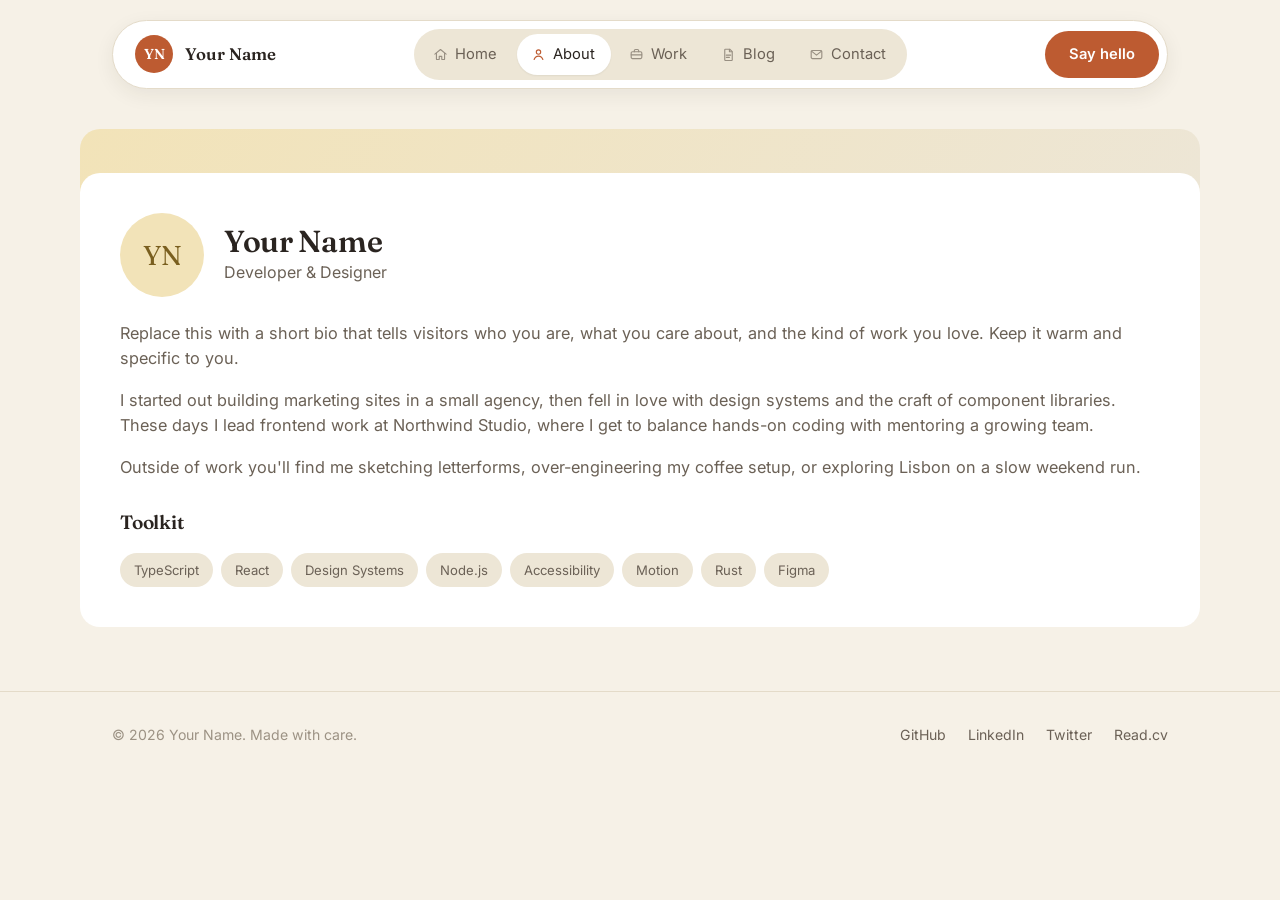
==== about.html @ e86f9ac6 "First Commit" ====
<!DOCTYPE html>
<html lang="en">
<head>
<meta charset="UTF-8">
<meta name="viewport" content="width=device-width, initial-scale=1.0">
<title>About — Your Name</title>
<link rel="preconnect" href="https://fonts.googleapis.com">
<link href="https://fonts.googleapis.com/css2?family=Fraunces:wght@500;600;700&family=Inter:wght@400;500;600;700&display=swap" rel="stylesheet">
<link rel="stylesheet" href="styles.css">
</head>
<body>

<header class="site-header">
  <div class="container">
    <div class="navbar">
      <a href="index.html" class="brand">
      <span class="brand-mark">YN</span>
      <span class="brand-name">Your Name</span>
    </a>
      <nav class="main-nav">
      <a href="index.html"><svg class="nav-icon" viewBox="0 0 24 24" fill="none" stroke="currentColor" stroke-width="1.8" stroke-linecap="round" stroke-linejoin="round"><path d="M3 11.5 12 4l9 7.5"/><path d="M5.5 10v9a1 1 0 0 0 1 1H9a1 1 0 0 0 1-1v-4h4v4a1 1 0 0 0 1 1h2.5a1 1 0 0 0 1-1v-9"/></svg><span>Home</span></a>
      <a href="about.html" class="active"><svg class="nav-icon" viewBox="0 0 24 24" fill="none" stroke="currentColor" stroke-width="1.8" stroke-linecap="round" stroke-linejoin="round"><circle cx="12" cy="8" r="3.5"/><path d="M5 20c1.2-3.6 4-5.5 7-5.5s5.8 1.9 7 5.5"/></svg><span>About</span></a>
      <a href="work.html"><svg class="nav-icon" viewBox="0 0 24 24" fill="none" stroke="currentColor" stroke-width="1.8" stroke-linecap="round" stroke-linejoin="round"><rect x="3.5" y="7.5" width="17" height="11" rx="2"/><path d="M8.5 7.5V6a2 2 0 0 1 2-2h3a2 2 0 0 1 2 2v1.5"/><path d="M3.5 12.5h17"/></svg><span>Work</span></a>
      <a href="blog.html"><svg class="nav-icon" viewBox="0 0 24 24" fill="none" stroke="currentColor" stroke-width="1.8" stroke-linecap="round" stroke-linejoin="round"><path d="M7 3.5h7l4 4v13a1 1 0 0 1-1 1H7a1 1 0 0 1-1-1v-16a1 1 0 0 1 1-1Z"/><path d="M13.5 3.5v4h4"/><path d="M8.5 13h7M8.5 16.5h5"/></svg><span>Blog</span></a>
      <a href="contact.html"><svg class="nav-icon" viewBox="0 0 24 24" fill="none" stroke="currentColor" stroke-width="1.8" stroke-linecap="round" stroke-linejoin="round"><rect x="3.5" y="5.5" width="17" height="13" rx="2"/><path d="M4 6.5l8 6.5 8-6.5"/></svg><span>Contact</span></a>
    </nav>
      <div class="nav-actions">
        <a href="contact.html" class="btn btn-primary">Say hello</a>
        <button class="nav-toggle" aria-label="Toggle menu">
        <span></span><span></span><span></span>
      </button>
      </div>
    </div>
  </div>
</header>
<div class="mobile-menu" id="mobile-menu" aria-hidden="true">
  <div class="mobile-menu-backdrop" data-close></div>
  <div class="mobile-menu-panel">
    <div class="mobile-menu-top">
      <button class="mobile-menu-close" aria-label="Close menu" data-close><svg viewBox="0 0 24 24" fill="none" stroke="currentColor" stroke-width="2" stroke-linecap="round"><path d="M6 6l12 12M18 6 6 18"/></svg></button>
      <div class="mobile-menu-avatar">YN</div>
      <div class="mobile-menu-name">Your Name</div>
      <div class="mobile-menu-tagline">Developer &amp; Designer</div>
    </div>
    <div class="mobile-menu-body">
      <p class="mobile-menu-label">Navigate</p>
      <a href="index.html" class="mobile-menu-link" data-close>
        <span class="icon-box"><svg viewBox="0 0 24 24" fill="none" stroke="currentColor" stroke-width="1.8" stroke-linecap="round" stroke-linejoin="round"><path d="M3 11.5 12 4l9 7.5"/><path d="M5.5 10v9a1 1 0 0 0 1 1H9a1 1 0 0 0 1-1v-4a1 1 0 0 1 1-1h2a1 1 0 0 1 1 1v4a1 1 0 0 0 1 1h2.5a1 1 0 0 0 1-1v-9"/></svg></span> Home
      </a>
      <a href="about.html" class="mobile-menu-link active" data-close>
        <span class="icon-box"><svg viewBox="0 0 24 24" fill="none" stroke="currentColor" stroke-width="1.8" stroke-linecap="round" stroke-linejoin="round"><circle cx="12" cy="8" r="3.3"/><path d="M5 19.5c1.2-3.2 4-5 7-5s5.8 1.8 7 5"/></svg></span> About
      </a>
      <a href="work.html" class="mobile-menu-link" data-close>
        <span class="icon-box"><svg viewBox="0 0 24 24" fill="none" stroke="currentColor" stroke-width="1.8" stroke-linecap="round" stroke-linejoin="round"><rect x="3" y="7.5" width="18" height="11.5" rx="2"/><path d="M8 7.5V6a2 2 0 0 1 2-2h4a2 2 0 0 1 2 2v1.5"/><path d="M3 12.5h18"/></svg></span> Work
      </a>
      <a href="blog.html" class="mobile-menu-link" data-close>
        <span class="icon-box"><svg viewBox="0 0 24 24" fill="none" stroke="currentColor" stroke-width="1.8" stroke-linecap="round" stroke-linejoin="round"><path d="M4 5.5A2 2 0 0 1 6 3.5h5V19H6a2 2 0 0 0-2 2V5.5Z"/><path d="M20 5.5A2 2 0 0 0 18 3.5h-5V19h5a2 2 0 0 1 2 2V5.5Z"/></svg></span> Blog
      </a>
      <a href="contact.html" class="mobile-menu-link" data-close>
        <span class="icon-box"><svg viewBox="0 0 24 24" fill="none" stroke="currentColor" stroke-width="1.8" stroke-linecap="round" stroke-linejoin="round"><rect x="3" y="5.5" width="18" height="13" rx="2"/><path d="m4 7 8 6 8-6"/></svg></span> Contact
      </a>
      <div class="mobile-menu-divider"></div>
      <p class="mobile-menu-label">Connect</p>
      <a href="https://github.com" target="_blank" rel="noopener" class="mobile-menu-link">
        <span class="icon-box"><svg viewBox="0 0 24 24" fill="none" stroke="currentColor" stroke-width="1.8" stroke-linecap="round" stroke-linejoin="round"><path d="M7 17 17 7"/><path d="M9 7h8v8"/></svg></span> GitHub
      </a>
      <a href="https://linkedin.com" target="_blank" rel="noopener" class="mobile-menu-link">
        <span class="icon-box"><svg viewBox="0 0 24 24" fill="none" stroke="currentColor" stroke-width="1.8" stroke-linecap="round" stroke-linejoin="round"><path d="M7 17 17 7"/><path d="M9 7h8v8"/></svg></span> LinkedIn
      </a>
      <a href="https://twitter.com" target="_blank" rel="noopener" class="mobile-menu-link">
        <span class="icon-box"><svg viewBox="0 0 24 24" fill="none" stroke="currentColor" stroke-width="1.8" stroke-linecap="round" stroke-linejoin="round"><path d="M7 17 17 7"/><path d="M9 7h8v8"/></svg></span> Twitter
      </a>
      <a href="https://read.cv" target="_blank" rel="noopener" class="mobile-menu-link">
        <span class="icon-box"><svg viewBox="0 0 24 24" fill="none" stroke="currentColor" stroke-width="1.8" stroke-linecap="round" stroke-linejoin="round"><path d="M7 17 17 7"/><path d="M9 7h8v8"/></svg></span> Read.cv
      </a>
    </div>
    <div class="mobile-menu-footer">
      <a href="contact.html" class="btn btn-primary" data-close>Say hello</a>
      <a href="mailto:hello@yourdomain.com" class="btn btn-secondary">Email me</a>
    </div>
  </div>
</div>
<main>
  <div class="container page-hero">
    <div class="band"></div>
    <div class="card">
      <div class="about-header">
        <div class="about-photo">YN</div>
        <div>
          <h1 style="margin-bottom:2px; font-size:1.9rem;">Your Name</h1>
          <p class="about-role">Developer &amp; Designer</p>
        </div>
      </div>

      <div class="about-body">
        <p>Replace this with a short bio that tells visitors who you are, what you care about, and the kind of work you love. Keep it warm and specific to you.</p>
        <p>I started out building marketing sites in a small agency, then fell in love with design systems and the craft of component libraries. These days I lead frontend work at Northwind Studio, where I get to balance hands-on coding with mentoring a growing team.</p>
        <p>Outside of work you'll find me sketching letterforms, over-engineering my coffee setup, or exploring Lisbon on a slow weekend run.</p>

        <h3>Toolkit</h3>
        <div class="tag-row">
          <span class="tag">TypeScript</span>
          <span class="tag">React</span>
          <span class="tag">Design Systems</span>
          <span class="tag">Node.js</span>
          <span class="tag">Accessibility</span>
          <span class="tag">Motion</span>
          <span class="tag">Rust</span>
          <span class="tag">Figma</span>
        </div>
      </div>
    </div>
  </div>
</main>

<footer class="site-footer">
  <div class="container">
    <span class="footer-copy">© 2026 Your Name. Made with care.</span>
    <div class="footer-links">
      <a href="https://github.com" target="_blank" rel="noopener">GitHub</a>
      <a href="https://linkedin.com" target="_blank" rel="noopener">LinkedIn</a>
      <a href="https://twitter.com" target="_blank" rel="noopener">Twitter</a>
      <a href="https://read.cv" target="_blank" rel="noopener">Read.cv</a>
    </div>
  </div>
</footer>

<script src="script.js"></script>
</body>
</html>
---- styles.css ----
/* ============================================
   PORTFOLIO — SHARED STYLESHEET
   Edit the CSS variables below to re-theme
   the whole site from one place.
   ============================================ */

:root {
  /* Colors */
  --bg: #F6F1E7;
  --bg-card: #FFFFFF;
  --bg-card-alt: #EDE6D6;
  --ink: #2A2420;
  --ink-soft: #6B6156;
  --ink-faint: #9C9284;
  --accent: #BD5B31;
  --accent-dark: #9C4726;
  --sage: #DCE6D6;
  --sage-ink: #4B5D42;
  --butter: #F2E3B8;
  --butter-ink: #7A5F1F;
  --line: #E4DBC9;

  /* Type */
  --font-display: "Fraunces", Georgia, "Times New Roman", serif;
  --font-body: "Inter", -apple-system, BlinkMacSystemFont, "Segoe UI", sans-serif;

  /* Layout */
  --max-width: 1120px;
  --radius-lg: 20px;
  --radius-md: 14px;
  --radius-sm: 10px;
  --gap: 24px;
}

* { box-sizing: border-box; }

html {
  scroll-behavior: smooth;
}

body {
  margin: 0;
  background: var(--bg);
  color: var(--ink);
  font-family: var(--font-body);
  font-size: 16px;
  line-height: 1.55;
  -webkit-font-smoothing: antialiased;
}

img { max-width: 100%; display: block; }

a {
  color: inherit;
  text-decoration: none;
}

.container {
  max-width: var(--max-width);
  margin: 0 auto;
  padding: 0 32px;
}

h1, h2, h3, h4 {
  font-family: var(--font-display);
  font-weight: 600;
  line-height: 1.1;
  margin: 0 0 0.5em 0;
  letter-spacing: -0.01em;
}

p { margin: 0 0 1em 0; }

/* ---------- Header / Nav ---------- */

.site-header {
  position: sticky;
  top: 0;
  z-index: 30;
  padding: 20px 0;
  background: linear-gradient(to bottom, var(--bg) 72%, transparent);
}

.navbar {
  display: flex;
  align-items: center;
  justify-content: space-between;
  gap: 20px;
  background: var(--bg-card);
  border: 1px solid var(--line);
  border-radius: 999px;
  padding: 8px 8px 8px 22px;
  box-shadow: 0 6px 20px rgba(42, 36, 32, 0.07);
  position: relative;
}

.nav-actions {
  display: flex;
  align-items: center;
  gap: 6px;
}

/* Hamburger -> X animation */
.nav-toggle {
  position: relative;
  width: 38px;
  height: 38px;
  border-radius: 50%;
}
.nav-toggle span {
  transition: transform 0.25s ease, opacity 0.2s ease;
}
.nav-toggle.active span:nth-child(1) {
  transform: translateY(7px) rotate(45deg);
}
.nav-toggle.active span:nth-child(2) {
  opacity: 0;
}
.nav-toggle.active span:nth-child(3) {
  transform: translateY(-7px) rotate(-45deg);
}

/* ---------- Mobile menu (app-style card) ---------- */

.mobile-menu {
  position: fixed;
  inset: 0;
  z-index: 100;
  display: none;
}
.mobile-menu.open { display: block; }

.mobile-menu-backdrop {
  position: absolute;
  inset: 0;
  background: rgba(31, 25, 20, 0.45);
  opacity: 0;
  transition: opacity 0.25s ease;
}
.mobile-menu.open .mobile-menu-backdrop { opacity: 1; }

.mobile-menu-panel {
  position: absolute;
  top: 84px;
  left: 50%;
  width: min(360px, calc(100% - 32px));
  max-height: calc(100vh - 110px);
  overflow-y: auto;
  background: var(--bg-card);
  border-radius: var(--radius-lg);
  box-shadow: 0 20px 50px rgba(31, 25, 20, 0.25);
  transform: translate(-50%, -12px) scale(0.96);
  opacity: 0;
  transition: transform 0.25s ease, opacity 0.2s ease;
  pointer-events: none;
}
.mobile-menu.open .mobile-menu-panel {
  transform: translate(-50%, 0) scale(1);
  opacity: 1;
  pointer-events: auto;
}

.mobile-menu-top {
  background: linear-gradient(135deg, var(--accent), var(--accent-dark));
  color: #fff;
  padding: 24px 24px 20px;
  border-radius: var(--radius-lg) var(--radius-lg) 0 0;
  position: relative;
}

.mobile-menu-close {
  position: absolute;
  top: 16px;
  right: 16px;
  width: 30px;
  height: 30px;
  border-radius: 50%;
  border: none;
  background: rgba(255,255,255,0.2);
  color: #fff;
  display: flex;
  align-items: center;
  justify-content: center;
  cursor: pointer;
}
.mobile-menu-close svg { width: 15px; height: 15px; }

.mobile-menu-avatar {
  width: 52px;
  height: 52px;
  border-radius: 50%;
  background: rgba(255,255,255,0.18);
  border: 2px solid rgba(255,255,255,0.4);
  display: flex;
  align-items: center;
  justify-content: center;
  font-family: var(--font-display);
  font-weight: 600;
  font-size: 1.1rem;
  margin-bottom: 12px;
}

.mobile-menu-name {
  font-family: var(--font-display);
  font-weight: 600;
  font-size: 1.15rem;
}
.mobile-menu-tagline {
  font-size: 0.85rem;
  color: rgba(255,255,255,0.85);
  margin-top: 2px;
}

.mobile-menu-body { padding: 10px 14px 16px; }

.mobile-menu-label {
  font-size: 0.75rem;
  font-weight: 600;
  text-transform: uppercase;
  letter-spacing: 0.04em;
  color: var(--ink-faint);
  padding: 14px 10px 6px;
}

.mobile-menu-link {
  display: flex;
  align-items: center;
  gap: 12px;
  padding: 12px 10px;
  border-radius: var(--radius-sm);
  font-weight: 500;
  color: var(--ink);
  transition: background 0.15s ease;
}
.mobile-menu-link:hover { background: var(--bg-card-alt); }
.mobile-menu-link.active {
  background: var(--bg-card-alt);
  font-weight: 600;
}
.mobile-menu-link .icon-box {
  width: 34px;
  height: 34px;
  border-radius: 10px;
  background: var(--bg-card-alt);
  display: flex;
  align-items: center;
  justify-content: center;
  flex-shrink: 0;
}
.mobile-menu-link.active .icon-box { background: var(--butter); }
.mobile-menu-link .icon-box svg { width: 17px; height: 17px; color: var(--accent-dark); }

.mobile-menu-divider {
  height: 1px;
  background: var(--line);
  margin: 8px 4px;
}

.mobile-menu-footer {
  display: flex;
  gap: 10px;
  padding: 14px;
  border-top: 1px solid var(--line);
}
.mobile-menu-footer .btn { flex: 1; padding: 12px 14px; font-size: 0.88rem; }

.brand {
  display: flex;
  align-items: center;
  gap: 12px;
  font-family: var(--font-display);
  font-weight: 600;
  font-size: 1.05rem;
}

.brand-mark {
  width: 38px;
  height: 38px;
  border-radius: 50%;
  background: var(--accent);
  color: #fff;
  display: flex;
  align-items: center;
  justify-content: center;
  font-family: var(--font-display);
  font-weight: 600;
  font-size: 0.9rem;
  flex-shrink: 0;
}

.main-nav {
  display: flex;
  align-items: center;
  gap: 4px;
  background: var(--bg-card-alt);
  padding: 5px;
  border-radius: 999px;
}

.main-nav a {
  display: flex;
  align-items: center;
  gap: 7px;
  padding: 9px 16px 9px 14px;
  border-radius: 999px;
  font-size: 0.92rem;
  color: var(--ink-soft);
  transition: background 0.15s ease, color 0.15s ease;
}

.main-nav a .nav-icon {
  width: 15px;
  height: 15px;
  flex-shrink: 0;
  opacity: 0.65;
  transition: opacity 0.15s ease;
}

.main-nav a:hover {
  color: var(--ink);
}
.main-nav a:hover .nav-icon { opacity: 0.9; }

.main-nav a.active {
  background: var(--bg-card);
  color: var(--ink);
  box-shadow: 0 1px 2px rgba(0,0,0,0.06);
}
.main-nav a.active .nav-icon { opacity: 1; color: var(--accent); }

.btn {
  display: inline-flex;
  align-items: center;
  justify-content: center;
  padding: 12px 24px;
  border-radius: 999px;
  font-size: 0.92rem;
  font-weight: 600;
  border: none;
  cursor: pointer;
  transition: transform 0.15s ease, background 0.15s ease;
  white-space: nowrap;
}

.btn:hover { transform: translateY(-1px); }

.btn-primary {
  background: var(--accent);
  color: #fff;
}

.btn-primary:hover { background: var(--accent-dark); }

.btn-secondary {
  background: transparent;
  color: var(--ink);
  border: 1.5px solid var(--line);
}

.btn-secondary:hover { border-color: var(--ink-faint); }

.nav-toggle {
  display: none;
  background: none;
  border: none;
  cursor: pointer;
  padding: 8px;
}
.nav-toggle span {
  display: block;
  width: 22px;
  height: 2px;
  background: var(--ink);
  margin: 5px 0;
}

/* ---------- Hero ---------- */

.hero {
  padding: 56px 0 48px;
}

.hero-grid {
  display: grid;
  grid-template-columns: 1.7fr 1fr;
  gap: var(--gap);
  align-items: stretch;
}

.card {
  background: var(--bg-card);
  border-radius: var(--radius-lg);
  padding: 40px;
}

.hero-main {
  position: relative;
}

.badge {
  display: inline-flex;
  align-items: center;
  gap: 8px;
  background: var(--sage);
  color: var(--sage-ink);
  font-size: 0.82rem;
  font-weight: 600;
  padding: 7px 14px;
  border-radius: 999px;
  margin-bottom: 28px;
}

.badge-dot {
  width: 7px;
  height: 7px;
  border-radius: 50%;
  background: var(--sage-ink);
}

.hero-photo {
  position: absolute;
  top: 40px;
  right: 40px;
  width: 76px;
  height: 76px;
  border-radius: 50%;
  overflow: hidden;
  background: var(--butter);
  display: flex;
  align-items: center;
  justify-content: center;
  font-family: var(--font-display);
  font-size: 1.6rem;
  color: var(--butter-ink);
}

.hero-main h1 {
  font-size: clamp(2.4rem, 5vw, 3.4rem);
  max-width: 11ch;
}

.hero-main h1 em {
  font-style: normal;
  color: var(--accent);
}

.hero-sub {
  color: var(--ink-soft);
  font-size: 1.1rem;
  max-width: 42ch;
  margin-bottom: 28px;
}

.hero-actions {
  display: flex;
  gap: 12px;
  margin-bottom: 24px;
  flex-wrap: wrap;
}

.hero-meta {
  color: var(--ink-faint);
  font-size: 0.88rem;
}

.hero-about h3 {
  font-size: 1.3rem;
}

.hero-about p {
  color: var(--ink-soft);
}

.tag-row {
  display: flex;
  flex-wrap: wrap;
  gap: 8px;
  margin-top: 20px;
}

.tag {
  background: var(--bg-card-alt);
  color: var(--ink-soft);
  font-size: 0.82rem;
  padding: 7px 14px;
  border-radius: 999px;
}

/* ---------- Generic sections / grids ---------- */

section { padding: 12px 0; }

.section-lead {
  padding: 44px 0 8px;
}

.section-lead h2 {
  font-size: clamp(1.8rem, 3vw, 2.4rem);
}

.section-lead p {
  color: var(--ink-soft);
  font-size: 1.05rem;
  max-width: 52ch;
}

.grid-3 {
  display: grid;
  grid-template-columns: repeat(3, 1fr);
  gap: var(--gap);
  margin-top: 24px;
  margin-bottom: 24px;
}

.grid-2 {
  display: grid;
  grid-template-columns: 1fr 1fr;
  gap: var(--gap);
  margin-top: 24px;
  margin-bottom: 24px;
}

.card h3 { font-size: 1.15rem; }

.card-eyebrow {
  color: var(--accent);
  font-size: 0.85rem;
  font-weight: 600;
  margin-bottom: 6px;
}

/* Project card */

.project-card {
  overflow: hidden;
  padding: 0;
  display: flex;
  flex-direction: column;
}

.project-thumb {
  height: 180px;
  background: linear-gradient(135deg, var(--sage), #F6F1E7);
}

.project-thumb.alt {
  background: linear-gradient(135deg, var(--butter), #F6F1E7);
}

.project-body {
  padding: 28px;
  flex: 1;
  display: flex;
  flex-direction: column;
}

.project-body p {
  color: var(--ink-soft);
  font-size: 0.95rem;
}

.project-tags {
  display: flex;
  gap: 8px;
  flex-wrap: wrap;
  margin: 14px 0 18px;
}

.project-link {
  margin-top: auto;
  font-weight: 600;
  font-size: 0.92rem;
  color: var(--ink);
  border-top: 1px solid var(--line);
  padding-top: 16px;
}

.project-link:hover { color: var(--accent); }

/* Quote / notes cards */

.quote-card {
  background: var(--butter);
}

.quote-card p {
  font-size: 1.15rem;
  font-family: var(--font-display);
  color: #4A3A16;
}

.quote-card cite {
  font-style: normal;
  color: var(--butter-ink);
  font-size: 0.88rem;
}

.notes-card ul {
  list-style: none;
  padding: 0;
  margin: 4px 0 0;
}

.notes-card li {
  padding: 12px 0;
  border-bottom: 1px solid var(--line);
  font-weight: 500;
}

.notes-card li:last-child { border-bottom: none; }

/* Timeline (Experience) */

.timeline-row {
  display: flex;
  gap: 18px;
  padding: 14px 0;
  border-bottom: 1px solid var(--line);
}
.timeline-row:last-child { border-bottom: none; padding-bottom: 0; }
.timeline-row:first-child { padding-top: 0; }

.timeline-year {
  color: var(--ink-faint);
  font-size: 0.85rem;
  width: 44px;
  flex-shrink: 0;
  padding-top: 3px;
}

.timeline-role { font-weight: 600; font-size: 0.98rem; }
.timeline-org { color: var(--ink-soft); font-size: 0.88rem; }

/* CTA banner */

.cta-banner {
  background: var(--accent);
  color: #fff;
  border-radius: var(--radius-lg);
  padding: 44px;
  display: flex;
  align-items: center;
  justify-content: space-between;
  gap: 24px;
  flex-wrap: wrap;
  margin: 40px 0;
}

.cta-banner h2 {
  font-size: clamp(1.6rem, 3vw, 2.1rem);
  margin-bottom: 6px;
}

.cta-banner p { color: rgba(255,255,255,0.82); margin: 0; }

.cta-banner .btn-secondary {
  background: #fff;
  color: var(--accent-dark);
  border: none;
}

/* ---------- Footer ---------- */

.site-footer {
  padding: 32px 0 48px;
  border-top: 1px solid var(--line);
  margin-top: 24px;
}

.site-footer .container {
  display: flex;
  justify-content: space-between;
  align-items: center;
  flex-wrap: wrap;
  gap: 12px;
}

.footer-copy {
  color: var(--ink-faint);
  font-size: 0.88rem;
}

.footer-links {
  display: flex;
  gap: 22px;
  font-size: 0.88rem;
  color: var(--ink-soft);
}

.footer-links a:hover { color: var(--accent); }

/* ---------- Page header (non-home pages) ---------- */

.page-hero {
  padding: 20px 0 40px;
}

.page-hero .band {
  height: 90px;
  border-radius: var(--radius-lg);
  background: linear-gradient(120deg, var(--butter), var(--bg-card-alt));
  margin-bottom: -46px;
}

.page-hero .card {
  position: relative;
}

/* About page */

.about-header {
  display: flex;
  align-items: center;
  gap: 20px;
  margin-bottom: 24px;
}

.about-photo {
  width: 84px;
  height: 84px;
  border-radius: 50%;
  background: var(--butter);
  display: flex;
  align-items: center;
  justify-content: center;
  font-family: var(--font-display);
  font-size: 1.7rem;
  color: var(--butter-ink);
  flex-shrink: 0;
}

.about-role {
  color: var(--ink-soft);
  margin: 2px 0 0;
}

.about-body p {
  color: var(--ink-soft);
  font-size: 1.02rem;
}

.about-body h3 {
  margin-top: 32px;
  font-size: 1.2rem;
}

/* Blog list */

.post-row {
  display: flex;
  justify-content: space-between;
  align-items: center;
  gap: 24px;
  margin-bottom: 20px;
}

.post-meta {
  color: var(--accent);
  font-size: 0.82rem;
  font-weight: 600;
  margin-bottom: 8px;
}

.post-row h3 { font-size: 1.3rem; margin-bottom: 6px; }
.post-row p { color: var(--ink-soft); margin: 0; }
.post-read { font-weight: 600; font-size: 0.9rem; flex-shrink: 0; }
.post-read:hover { color: var(--accent); }

/* Contact form */

.contact-wrap {
  max-width: 640px;
  margin: 0 auto;
}

.contact-header {
  text-align: center;
  margin-bottom: 32px;
}

.contact-header p { color: var(--ink-soft); }

.form-row {
  display: grid;
  grid-template-columns: 1fr 1fr;
  gap: 18px;
  margin-bottom: 18px;
}

label {
  display: block;
  font-size: 0.88rem;
  font-weight: 600;
  margin-bottom: 8px;
}

input, textarea {
  width: 100%;
  font-family: var(--font-body);
  font-size: 0.95rem;
  padding: 14px 16px;
  border-radius: var(--radius-sm);
  border: 1.5px solid var(--line);
  background: var(--bg);
  color: var(--ink);
  resize: vertical;
}

input:focus, textarea:focus {
  outline: none;
  border-color: var(--accent);
}

textarea { min-height: 130px; margin-bottom: 20px; }

.form-status {
  margin-top: 14px;
  font-size: 0.9rem;
  color: var(--sage-ink);
  display: none;
}

.contact-footer {
  text-align: center;
  margin-top: 28px;
  color: var(--ink-soft);
  font-size: 0.92rem;
}

.contact-footer a { text-decoration: underline; }

.contact-socials {
  display: flex;
  justify-content: center;
  gap: 20px;
  margin-top: 18px;
  font-size: 0.88rem;
  color: var(--ink-soft);
}

.contact-socials a:hover { color: var(--accent); }

html, body { overflow-x: hidden; }

/* Tablet */
@media (max-width: 860px) {
  .hero-grid, .grid-3, .grid-2 { grid-template-columns: 1fr; }

  .main-nav { display: none; }
  .nav-toggle { display: flex; align-items: center; justify-content: center; }

  .hero-photo { top: 24px; right: 24px; width: 60px; height: 60px; font-size: 1.2rem; }

  .form-row { grid-template-columns: 1fr; }
  .card { padding: 28px; }
  .cta-banner { flex-direction: column; align-items: flex-start; }
}

/* Phone */
@media (max-width: 600px) {
  .container { padding: 0 18px; }

  .navbar { padding: 6px 6px 6px 16px; border-radius: var(--radius-lg); }
  .brand { font-size: 0.95rem; gap: 8px; }
  .brand-mark { width: 32px; height: 32px; font-size: 0.78rem; }
  .nav-actions .btn-primary { padding: 10px 16px; font-size: 0.85rem; }

  .hero-photo { display: none; }
  .card { padding: 22px; }
  .hero-main h1 { font-size: 2.1rem; }
  .hero-sub { font-size: 1rem; }
  .hero-actions { gap: 10px; }
  .hero-actions .btn { flex: 1 1 auto; }

  .section-lead { padding: 32px 0 4px; }

  .cta-banner { padding: 30px 24px; }
  .cta-banner .btn-secondary { width: 100%; word-break: break-word; }

  .post-row { flex-direction: column; align-items: flex-start; gap: 10px; }
  .about-header { flex-direction: column; align-items: flex-start; text-align: left; }
}

@media (max-width: 380px) {
  .brand-name { display: none; }
}
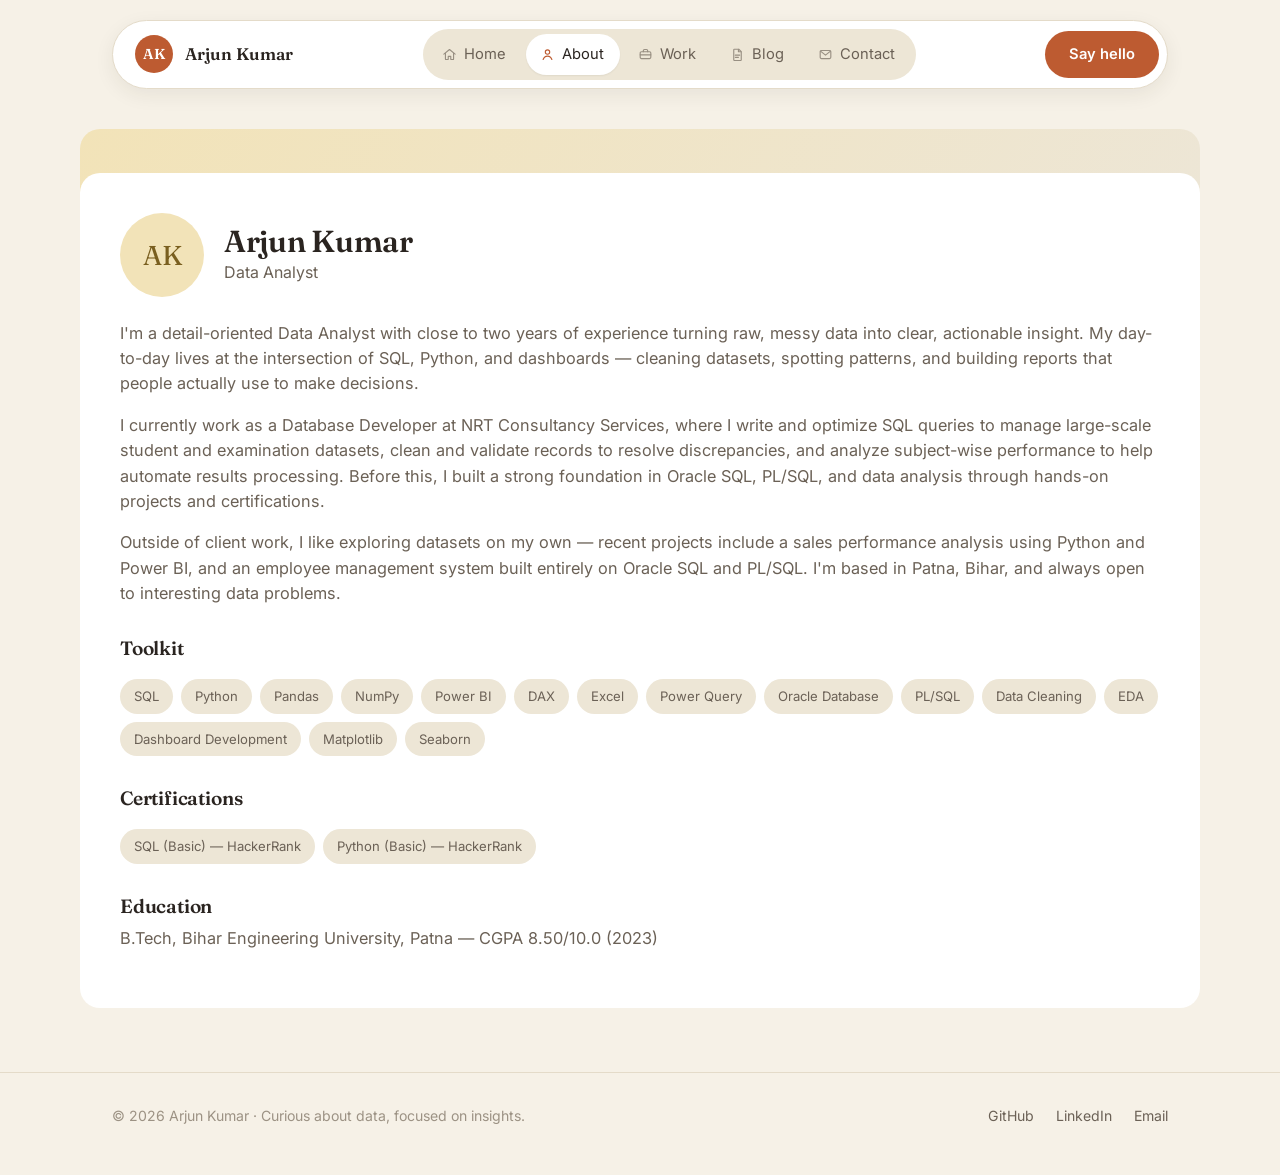
==== commit 9218a1fe: "content modify" ====
--- a/about.html
+++ b/about.html
@@ -3,7 +3,7 @@
 <head>
 <meta charset="UTF-8">
 <meta name="viewport" content="width=device-width, initial-scale=1.0">
-<title>About — Your Name</title>
+<title>About-Arjun Portfolio</title>
 <link rel="preconnect" href="https://fonts.googleapis.com">
 <link href="https://fonts.googleapis.com/css2?family=Fraunces:wght@500;600;700&family=Inter:wght@400;500;600;700&display=swap" rel="stylesheet">
 <link rel="stylesheet" href="styles.css">
@@ -14,8 +14,8 @@
   <div class="container">
     <div class="navbar">
       <a href="index.html" class="brand">
-      <span class="brand-mark">YN</span>
-      <span class="brand-name">Your Name</span>
+      <span class="brand-mark">AK</span>
+      <span class="brand-name">Arjun Kumar</span>
     </a>
       <nav class="main-nav">
       <a href="index.html"><svg class="nav-icon" viewBox="0 0 24 24" fill="none" stroke="currentColor" stroke-width="1.8" stroke-linecap="round" stroke-linejoin="round"><path d="M3 11.5 12 4l9 7.5"/><path d="M5.5 10v9a1 1 0 0 0 1 1H9a1 1 0 0 0 1-1v-4h4v4a1 1 0 0 0 1 1h2.5a1 1 0 0 0 1-1v-9"/></svg><span>Home</span></a>
@@ -38,9 +38,9 @@
   <div class="mobile-menu-panel">
     <div class="mobile-menu-top">
       <button class="mobile-menu-close" aria-label="Close menu" data-close><svg viewBox="0 0 24 24" fill="none" stroke="currentColor" stroke-width="2" stroke-linecap="round"><path d="M6 6l12 12M18 6 6 18"/></svg></button>
-      <div class="mobile-menu-avatar">YN</div>
-      <div class="mobile-menu-name">Your Name</div>
-      <div class="mobile-menu-tagline">Developer &amp; Designer</div>
+      <div class="mobile-menu-avatar">AK</div>
+      <div class="mobile-menu-name">Arjun Kumar</div>
+      <div class="mobile-menu-tagline">Data Analyst</div>
     </div>
     <div class="mobile-menu-body">
       <p class="mobile-menu-label">Navigate</p>
@@ -61,22 +61,19 @@
       </a>
       <div class="mobile-menu-divider"></div>
       <p class="mobile-menu-label">Connect</p>
-      <a href="https://github.com" target="_blank" rel="noopener" class="mobile-menu-link">
+      <a href="https://github.com/erarjunkumar427" target="_blank" rel="noopener" class="mobile-menu-link">
         <span class="icon-box"><svg viewBox="0 0 24 24" fill="none" stroke="currentColor" stroke-width="1.8" stroke-linecap="round" stroke-linejoin="round"><path d="M7 17 17 7"/><path d="M9 7h8v8"/></svg></span> GitHub
       </a>
       <a href="https://linkedin.com" target="_blank" rel="noopener" class="mobile-menu-link">
         <span class="icon-box"><svg viewBox="0 0 24 24" fill="none" stroke="currentColor" stroke-width="1.8" stroke-linecap="round" stroke-linejoin="round"><path d="M7 17 17 7"/><path d="M9 7h8v8"/></svg></span> LinkedIn
       </a>
-      <a href="https://twitter.com" target="_blank" rel="noopener" class="mobile-menu-link">
-        <span class="icon-box"><svg viewBox="0 0 24 24" fill="none" stroke="currentColor" stroke-width="1.8" stroke-linecap="round" stroke-linejoin="round"><path d="M7 17 17 7"/><path d="M9 7h8v8"/></svg></span> Twitter
-      </a>
-      <a href="https://read.cv" target="_blank" rel="noopener" class="mobile-menu-link">
-        <span class="icon-box"><svg viewBox="0 0 24 24" fill="none" stroke="currentColor" stroke-width="1.8" stroke-linecap="round" stroke-linejoin="round"><path d="M7 17 17 7"/><path d="M9 7h8v8"/></svg></span> Read.cv
+      <a href="mailto:erarjunkumar427@gmail.com" class="mobile-menu-link">
+        <span class="icon-box"><svg viewBox="0 0 24 24" fill="none" stroke="currentColor" stroke-width="1.8" stroke-linecap="round" stroke-linejoin="round"><path d="M7 17 17 7"/><path d="M9 7h8v8"/></svg></span> Email
       </a>
     </div>
     <div class="mobile-menu-footer">
       <a href="contact.html" class="btn btn-primary" data-close>Say hello</a>
-      <a href="mailto:hello@yourdomain.com" class="btn btn-secondary">Email me</a>
+      <a href="mailto:erarjunkumar427@gmail.com" class="btn btn-secondary">Email me</a>
     </div>
   </div>
 </div>
@@ -85,29 +82,45 @@
     <div class="band"></div>
     <div class="card">
       <div class="about-header">
-        <div class="about-photo">YN</div>
+        <div class="about-photo">AK</div>
         <div>
-          <h1 style="margin-bottom:2px; font-size:1.9rem;">Your Name</h1>
-          <p class="about-role">Developer &amp; Designer</p>
+          <h1 style="margin-bottom:2px; font-size:1.9rem;">Arjun Kumar</h1>
+          <p class="about-role">Data Analyst</p>
         </div>
       </div>
 
       <div class="about-body">
-        <p>Replace this with a short bio that tells visitors who you are, what you care about, and the kind of work you love. Keep it warm and specific to you.</p>
-        <p>I started out building marketing sites in a small agency, then fell in love with design systems and the craft of component libraries. These days I lead frontend work at Northwind Studio, where I get to balance hands-on coding with mentoring a growing team.</p>
-        <p>Outside of work you'll find me sketching letterforms, over-engineering my coffee setup, or exploring Lisbon on a slow weekend run.</p>
+        <p>I'm a detail-oriented Data Analyst with close to two years of experience turning raw, messy data into clear, actionable insight. My day-to-day lives at the intersection of SQL, Python, and dashboards — cleaning datasets, spotting patterns, and building reports that people actually use to make decisions.</p>
+        <p>I currently work as a Database Developer at NRT Consultancy Services, where I write and optimize SQL queries to manage large-scale student and examination datasets, clean and validate records to resolve discrepancies, and analyze subject-wise performance to help automate results processing. Before this, I built a strong foundation in Oracle SQL, PL/SQL, and data analysis through hands-on projects and certifications.</p>
+        <p>Outside of client work, I like exploring datasets on my own — recent projects include a sales performance analysis using Python and Power BI, and an employee management system built entirely on Oracle SQL and PL/SQL. I'm based in Patna, Bihar, and always open to interesting data problems.</p>
 
         <h3>Toolkit</h3>
         <div class="tag-row">
-          <span class="tag">TypeScript</span>
-          <span class="tag">React</span>
-          <span class="tag">Design Systems</span>
-          <span class="tag">Node.js</span>
-          <span class="tag">Accessibility</span>
-          <span class="tag">Motion</span>
-          <span class="tag">Rust</span>
-          <span class="tag">Figma</span>
+          <span class="tag">SQL</span>
+          <span class="tag">Python</span>
+          <span class="tag">Pandas</span>
+          <span class="tag">NumPy</span>
+          <span class="tag">Power BI</span>
+          <span class="tag">DAX</span>
+          <span class="tag">Excel</span>
+          <span class="tag">Power Query</span>
+          <span class="tag">Oracle Database</span>
+          <span class="tag">PL/SQL</span>
+          <span class="tag">Data Cleaning</span>
+          <span class="tag">EDA</span>
+          <span class="tag">Dashboard Development</span>
+          <span class="tag">Matplotlib</span>
+          <span class="tag">Seaborn</span>
         </div>
+
+        <h3>Certifications</h3>
+        <div class="tag-row">
+          <span class="tag">SQL (Basic) — HackerRank</span>
+          <span class="tag">Python (Basic) — HackerRank</span>
+        </div>
+
+        <h3>Education</h3>
+        <p>B.Tech, Bihar Engineering University, Patna — CGPA 8.50/10.0 (2023)</p>
       </div>
     </div>
   </div>
@@ -115,16 +128,15 @@
 
 <footer class="site-footer">
   <div class="container">
-    <span class="footer-copy">© 2026 Your Name. Made with care.</span>
+    <span class="footer-copy">© 2026 Arjun Kumar · Curious about data, focused on insights.</span>
     <div class="footer-links">
-      <a href="https://github.com" target="_blank" rel="noopener">GitHub</a>
+      <a href="https://github.com/erarjunkumar427" target="_blank" rel="noopener">GitHub</a>
       <a href="https://linkedin.com" target="_blank" rel="noopener">LinkedIn</a>
-      <a href="https://twitter.com" target="_blank" rel="noopener">Twitter</a>
-      <a href="https://read.cv" target="_blank" rel="noopener">Read.cv</a>
+      <a href="mailto:erarjunkumar427@gmail.com">Email</a>
     </div>
   </div>
 </footer>
 
 <script src="script.js"></script>
 </body>
-</html>
+</html>
